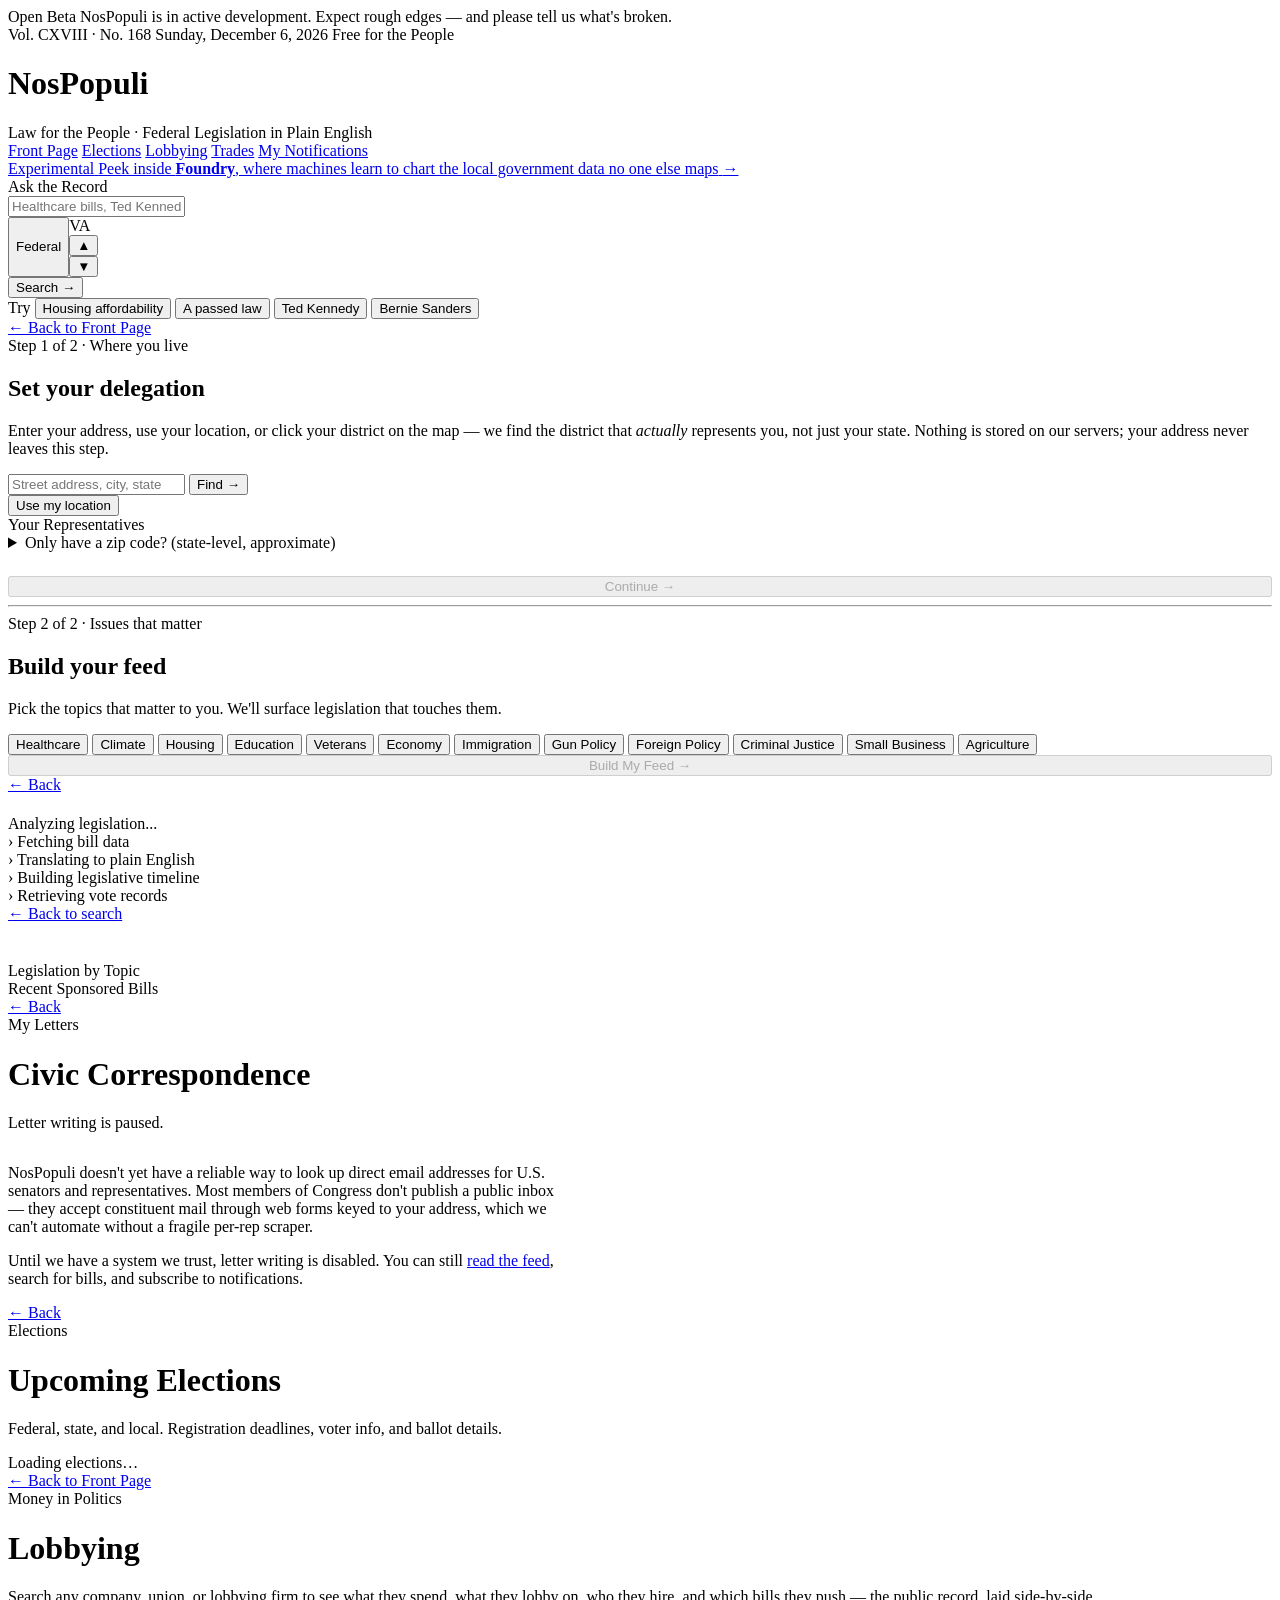
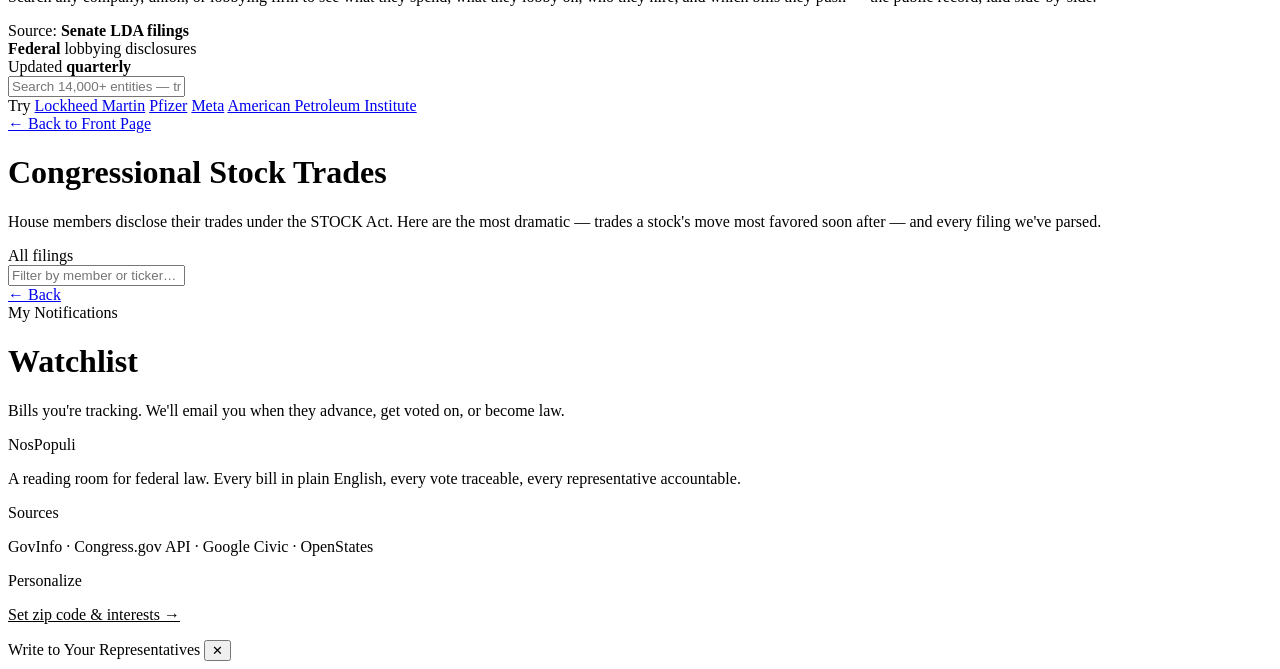
==== frontend/index.html @ 331db715 "fix(trades): make member names on the Trades page clickable The name links embedded a raw JSON strin" ====
<!DOCTYPE html>
<html lang="en">
<head>
  <meta charset="UTF-8" />
  <meta name="viewport" content="width=device-width, initial-scale=1.0"/>
  <title>NosPopuli — Law for the People</title>
  <link rel="preconnect" href="https://fonts.googleapis.com">
  <link href="https://fonts.googleapis.com/css2?family=Playfair+Display:ital,wght@0,400;0,700;0,900;1,400;1,700&family=IBM+Plex+Mono:wght@400;500;600&family=Source+Serif+4:ital,wght@0,300;0,400;0,600;1,300&display=swap" rel="stylesheet">
  <link rel="stylesheet" href="/static/css/index.css?v=push16">
</head>
<body>

<div class="vote-tooltip" id="tooltip"></div>

<!-- ── OPEN BETA BANNER ── -->
<div class="beta-banner" role="banner" aria-label="Open beta notice">
  <span class="beta-tag">Open Beta</span>
  <span class="beta-note">NosPopuli is in active development. Expect rough edges — and please tell us what's broken.</span>
</div>

<!-- ── DATELINE STRIP ── -->
<div class="dateline-strip">
  <span class="dateline-vol">Vol. CXVIII · No. 168</span>
  <span class="dateline-date" id="dateline-date"></span>
  <span class="dateline-price">Free for the People</span>
</div>

<!-- ── MASTHEAD ── -->
<header class="masthead-wrap">
  <div class="masthead-rule top"></div>
  <h1 class="masthead" onclick="goHome()">Nos<span>Populi</span></h1>
  <div class="tagline">Law for the People · Federal Legislation in Plain English</div>
  <div class="masthead-rule bottom"></div>
</header>

<!-- ── NAV ── -->
<nav class="top-nav">
  <a class="nav-link top-nav-btn" href="#" onclick="goHome();return false">Front Page</a>
  <a class="nav-link top-nav-btn" href="#" onclick="showPage('page-elections');loadElections();return false">Elections</a>
  <a class="nav-link top-nav-btn" href="#" onclick="showPage('page-lobbying');loadLobbying();return false">Lobbying</a>
  <a class="nav-link top-nav-btn" href="#" onclick="showPage('page-trades');loadTrades();return false">Trades</a>
  <a class="nav-link top-nav-btn" href="#" onclick="showPage('page-notifications');loadNotificationsPage();return false">My Notifications</a>
</nav>

<!-- ── EXPERIMENTAL FEATURE BANNER ── -->
<a class="lab-banner" href="/foundry" target="_blank" rel="noopener">
  <span class="lab-banner-tag">Experimental</span>
  <span class="lab-banner-text">Peek inside <strong>Foundry</strong>, where machines learn to chart the local government data no one else maps</span>
  <span class="lab-banner-arrow">→</span>
</a>

<!-- ── AUTH BAR ── -->
<div id="auth-bar" class="auth-bar" style="display:none"></div>

<!-- ── COMMAND BAR (sticky) ── -->
<div class="command-bar" id="search-bar-wrap">
  <div class="command-inner">
    <span class="command-label">Ask the Record</span>
    <div class="command-row">
      <input class="command-input" id="search-input" type="text"
        placeholder="Healthcare bills, Ted Kennedy, Senate Judiciary Committee..."
        autocomplete="off"/>
      <div id="jurisdiction-toggle" style="display:flex">
        <button class="command-jurisdiction jurisdiction-btn active" data-jurisdiction="federal"
                onclick="setJurisdiction('federal', this)">Federal</button>
        <div class="command-state jurisdiction-btn" data-jurisdiction="state"
             id="state-picker" tabindex="0">
          <span class="state-cur" id="state-cur">VA</span>
          <div class="state-pop" id="state-pop" role="listbox" aria-label="Choose state">
            <button class="state-pop-arrow" id="state-up" aria-label="Scroll up">▲</button>
            <div class="state-pop-cells">
              <div class="state-cell state-prev" data-rel="-1"></div>
              <div class="state-cell state-cur-cell" data-rel="0"></div>
              <div class="state-cell state-next" data-rel="1"></div>
            </div>
            <button class="state-pop-arrow" id="state-down" aria-label="Scroll down">▼</button>
          </div>
        </div>
      </div>
      <button class="command-go" id="search-btn" onclick="runSearch()">Search →</button>
    </div>
    <div class="command-pills">
      <span class="pills-label">Try</span>
      <button class="pill" onclick="setQuery('Show me a bill about housing affordability')">Housing affordability</button>
      <button class="pill" onclick="setQuery('Give me a law that has been passed')">A passed law</button>
      <button class="pill" onclick="setQuery('Ted Kennedy')">Ted Kennedy</button>
      <button class="pill" onclick="setQuery('Bernie Sanders')">Bernie Sanders</button>
    </div>
  </div>
</div>

<div class="status-bar" id="status-bar">
  <div class="status-inner" id="status-inner"></div>
</div>

<!-- ══════════════════════════════════════════════ -->
<!-- ── HOME PAGE                                ── -->
<!-- ══════════════════════════════════════════════ -->
<div class="page active" id="page-home">
  <div id="results-section"></div>
  <div id="feed-section"></div>
</div>

<!-- ══════════════════════════════════════════════ -->
<!-- ── ONBOARDING PAGE                          ── -->
<!-- ══════════════════════════════════════════════ -->
<div class="page" id="page-onboarding">
  <div class="onboard-shell">
    <a class="back-link" href="#" onclick="goHome();return false">← Back to Front Page</a>

    <!-- Step 1: Find your district -->
    <div class="onboarding-step active" id="step-1">
      <div class="onboard-step-tag">Step 1 of 2 · Where you live</div>
      <h2 class="onboard-title">Set your delegation</h2>
      <p class="onboard-deck">
        Enter your address, use your location, or click your district on the map —
        we find the district that <em>actually</em> represents you, not just your state.
        Nothing is stored on our servers; your address never leaves this step.
      </p>

      <div class="onboard-zip-row">
        <input class="onboard-zip-input" id="address-input" type="text"
          placeholder="Street address, city, state"
          onkeydown="if(event.key==='Enter') lookupAddress()"/>
        <button class="btn-primary" onclick="lookupAddress()">Find →</button>
      </div>
      <div class="onboard-locrow">
        <button class="onboard-loc-btn" id="loc-btn" onclick="useMyLocation()">Use my location</button>
        <span class="onboard-loc-hint" id="addr-hint"></span>
      </div>

      <div id="district-map"></div>

      <div id="zip-result" class="onboard-preview">
        <div class="onboard-preview-label">Your Representatives <span id="district-badge"></span></div>
        <div id="zip-reps"></div>
      </div>

      <details class="onboard-zipfallback">
        <summary>Only have a zip code? (state-level, approximate)</summary>
        <p class="onboard-zipfallback-note">
          A zip can't pin your congressional district — zips cross district lines —
          so this finds your senators and a best-guess representative only.
        </p>
        <div class="onboard-zip-row">
          <input class="onboard-zip-input" id="zip-input" type="text"
            placeholder="Enter your zip code" maxlength="5"
            oninput="handleZipInput(this.value)"
            onkeydown="if(event.key==='Enter') lookupZip()"/>
          <button class="btn-secondary" onclick="lookupZip()">Look up →</button>
        </div>
      </details>

      <button class="btn-primary" id="step1-btn" onclick="goToStep2()" disabled
              style="width:100%;margin-top:1.5rem">
        Continue →
      </button>
    </div>

    <!-- Step 2: Interests -->
    <div class="onboarding-step" id="step-2">
      <hr class="onboard-rule"/>
      <div class="onboard-step-tag">Step 2 of 2 · Issues that matter</div>
      <h2 class="onboard-title">Build your feed</h2>
      <p class="onboard-deck">
        Pick the topics that matter to you. We'll surface legislation that touches them.
      </p>

      <div class="interests-grid">
        <button class="interest-pill" data-interest="healthcare" onclick="toggleInterest(this)"><span class="interest-rule"></span>Healthcare</button>
        <button class="interest-pill" data-interest="climate" onclick="toggleInterest(this)"><span class="interest-rule"></span>Climate</button>
        <button class="interest-pill" data-interest="housing" onclick="toggleInterest(this)"><span class="interest-rule"></span>Housing</button>
        <button class="interest-pill" data-interest="education" onclick="toggleInterest(this)"><span class="interest-rule"></span>Education</button>
        <button class="interest-pill" data-interest="veterans" onclick="toggleInterest(this)"><span class="interest-rule"></span>Veterans</button>
        <button class="interest-pill" data-interest="economy" onclick="toggleInterest(this)"><span class="interest-rule"></span>Economy</button>
        <button class="interest-pill" data-interest="immigration" onclick="toggleInterest(this)"><span class="interest-rule"></span>Immigration</button>
        <button class="interest-pill" data-interest="gun_policy" onclick="toggleInterest(this)"><span class="interest-rule"></span>Gun Policy</button>
        <button class="interest-pill" data-interest="foreign_policy" onclick="toggleInterest(this)"><span class="interest-rule"></span>Foreign Policy</button>
        <button class="interest-pill" data-interest="criminal_justice" onclick="toggleInterest(this)"><span class="interest-rule"></span>Criminal Justice</button>
        <button class="interest-pill" data-interest="small_business" onclick="toggleInterest(this)"><span class="interest-rule"></span>Small Business</button>
        <button class="interest-pill" data-interest="agriculture" onclick="toggleInterest(this)"><span class="interest-rule"></span>Agriculture</button>
      </div>

      <button class="btn-primary" id="step2-btn" onclick="finishOnboarding()" disabled
              style="width:100%">
        Build My Feed →
      </button>
    </div>
  </div>
</div>

<!-- ══════════════════════════════════════════════ -->
<!-- ── BILL DETAIL PAGE                         ── -->
<!-- ══════════════════════════════════════════════ -->
<div class="page" id="page-detail">
  <a class="back-link" href="#" onclick="goBack();return false">← Back</a>

  <header class="bill-header">
    <div class="bill-id-row">
      <span class="bill-id" id="detail-bill-id"></span>
    </div>
    <h1 class="bill-title" id="detail-bill-title"></h1>
  </header>

  <div class="detail-loading" id="detail-loading">
    <div class="loading-spinner">Analyzing legislation...</div>
    <div class="loading-steps">
      <div class="loading-step" id="lstep-1">› Fetching bill data</div>
      <div class="loading-step" id="lstep-2">› Translating to plain English</div>
      <div class="loading-step" id="lstep-3">› Building legislative timeline</div>
      <div class="loading-step" id="lstep-4">› Retrieving vote records</div>
    </div>
  </div>

  <div id="detail-content" style="display:none">

    <div class="bill-section" id="full-text-section" style="display:none">
      <button class="full-text-toggle" id="full-text-toggle" onclick="toggleFullText()">
        <span class="bill-section-label" style="margin:0;border:none;padding:0;flex:1">Full Text</span>
        <span class="chevron" id="full-text-chevron">▾</span>
      </button>
      <div id="full-text-body" style="display:none">
        <pre id="full-text-content" class="full-text-content"></pre>
      </div>
    </div>

    <div class="bill-section">
      <div class="bill-section-label">Plain English Explanation</div>
      <div class="detail-explanation" id="detail-explanation"></div>
      <div class="detail-background" id="detail-background" style="display:none"></div>
      <div class="lede-actions" style="margin-top:1rem">
        <button class="btn-ghost notify-btn" id="notify-btn"
            style="display:none" onclick="toggleSubscribe()">
          Notify me when this moves
        </button>
        <button class="btn-ghost read-bill-text-btn" id="read-bill-text-btn"
            style="display:none" onclick="openBillText()">
          Read bill text →
        </button>
        <button class="feed-settings-btn" id="flag-translation-btn"
            onclick="showBillFlag('translation')">
          Flag inaccuracy
        </button>
      </div>
      <div id="notify-email-capture" style="display:none">
        <div class="notify-email-row">
          <input type="email" id="notify-email-input"
            class="notify-email-input" placeholder="your@email.com"/>
          <button class="notify-email-submit" onclick="submitSubscribeEmail()">Subscribe</button>
        </div>
      </div>
    </div>

    <div class="bill-section" id="sponsors-section" style="display:none">
      <div class="bill-section-label">Sponsors</div>
      <div id="sponsors-body"></div>
    </div>

    <div class="bill-section">
      <div class="bill-section-label">Legislative Timeline</div>
      <div id="detail-timeline"></div>
      <div style="margin-top:0.75rem;text-align:right">
        <button class="feed-settings-btn" id="flag-timeline-btn"
            onclick="showBillFlag('timeline')">
          Flag inaccuracy
        </button>
      </div>
    </div>

    <div class="bill-section" id="connections-section" style="display:none">
      <div class="bill-section-label">Connections</div>
      <div id="connections-amends" class="conn-category" style="display:none">
        <div class="conn-category-label"></div>
        <div class="conn-category-body"></div>
      </div>
      <div id="connections-committee-reports" class="conn-category" style="display:none">
        <div class="conn-category-label">Committee Reports</div>
        <div class="conn-category-body"></div>
      </div>
      <div id="connections-identical" class="conn-category" style="display:none">
        <div class="conn-category-label">Identical Bill</div>
        <div class="conn-category-body"></div>
      </div>
      <div id="connections-amended-by" class="conn-category" style="display:none">
        <div class="conn-category-label">Amended By</div>
        <div class="conn-category-body"></div>
        <button class="conn-show-all" id="conn-amended-show-all" style="display:none"
            onclick="connectionsShowAll('amended-by')">Show all</button>
      </div>
      <div id="connections-related" class="conn-category" style="display:none">
        <div class="conn-category-label">Related Legislation</div>
        <div class="conn-category-body"></div>
      </div>
      <div id="connections-superseded" class="conn-category" style="display:none">
        <div class="conn-category-label">Superseded By</div>
        <div class="conn-category-body"></div>
      </div>
    </div>

    <div class="bill-section" id="lobbying-section" style="display:none">
      <div class="bill-section-label">Who's pushing this</div>
      <div id="lobbying-body"></div>
    </div>

    <div class="bill-section" id="sponsor-money-section" style="display:none">
      <div class="bill-section-label">Money behind the sponsors</div>
      <div id="sponsor-money-body"></div>
    </div>

    <div class="bill-section" id="votes-section" style="display:none">
      <div class="bill-section-label">Recorded Votes</div>
      <div class="chambers-grid" id="chambers-grid"></div>
      <div class="vote-legend">
        <div class="legend-item"><div class="legend-dot" style="background:var(--vote-yea)"></div>Yea</div>
        <div class="legend-item"><div class="legend-dot" style="background:var(--vote-nay)"></div>Nay</div>
        <div class="legend-item"><div class="legend-dot" style="background:var(--vote-present)"></div>Present</div>
        <div class="legend-item"><div class="legend-dot" style="background:var(--vote-absent)"></div>Not Voting</div>
      </div>
    </div>

  </div>
</div>

<!-- ══════════════════════════════════════════════ -->
<!-- ── MEMBER PAGE                              ── -->
<!-- ══════════════════════════════════════════════ -->
<div class="page" id="page-member">
  <div class="detail-loading" id="member-loading" style="display:none">
    <div class="loading-spinner">Looking up member...</div>
    <div class="loading-steps">
      <div class="loading-step" id="mstep-1">› Searching member records</div>
      <div class="loading-step" id="mstep-2">› Fetching profile &amp; terms</div>
      <div class="loading-step" id="mstep-3">› Loading sponsored legislation</div>
    </div>
  </div>

  <div id="member-page-content">
    <a class="back-link detail-back" href="#" onclick="goBack();return false">← Back to search</a>

    <div class="member-hero">
      <div class="member-portrait">
        <img id="member-photo" alt="" class="portrait-img" onerror="this.style.display='none'"/>
      </div>
      <div class="member-id">
        <div class="member-party-tag" id="member-party-tag"></div>
        <h1 class="member-name" id="member-name"></h1>
        <div class="member-meta" id="member-meta-line"></div>
        <div class="member-status" id="member-status"></div>
      </div>
    </div>

    <div class="member-stats" id="member-stats-grid"></div>

    <!-- Two columns: the legislative record beside the money that surrounds it -->
    <div class="member-cols" id="member-cols">
      <div class="member-col">
        <div class="bill-section">
          <div class="bill-section-label">Legislation by Topic</div>
          <div id="policy-chart"></div>
        </div>
        <div class="bill-section">
          <div class="bill-section-label">Recent Sponsored Bills</div>
          <div id="member-bills"></div>
        </div>
      </div>
      <div class="member-col">
        <div class="bill-section" id="member-finance-section" style="display:none">
          <div class="bill-section-label">Campaign Finance</div>
          <div id="member-finance-body"></div>
        </div>
        <div class="bill-section" id="member-stocks-section" style="display:none">
          <div class="bill-section-label">Stock Trades</div>
          <div id="member-stocks-body"></div>
        </div>
      </div>
    </div>
  </div>
</div>

<!-- ── FLAG MODAL ── -->
<div id="flag-modal" style="
    display:none;position:fixed;top:0;left:0;right:0;bottom:0;
    background:rgba(0,0,0,0.5);z-index:200;
    align-items:center;justify-content:center;">
  <div style="
      background:var(--paper);border:1.5px solid var(--ink);
      padding:2rem;max-width:480px;width:90%;margin:1rem">
    <div style="font-family:'IBM Plex Mono',monospace;font-size:0.6rem;
                letter-spacing:0.2em;text-transform:uppercase;
                color:var(--muted);margin-bottom:1rem">
        Submit Feedback
    </div>
    <div style="font-family:'Playfair Display',serif;font-size:1.1rem;
                font-weight:700;margin-bottom:1.5rem" id="flag-modal-title">
        What's wrong?
    </div>
    <div id="flag-reasons" style="margin-bottom:1rem"></div>
    <textarea id="flag-notes" placeholder="Additional notes (optional)"
        style="width:100%;padding:0.75rem;font-family:'Source Serif 4',serif;
               font-size:0.9rem;border:1px solid var(--rule);
               background:white;resize:vertical;min-height:80px;
               margin-bottom:1rem;outline:none"></textarea>
    <div style="display:flex;gap:0.75rem">
        <button onclick="submitFlag()" style="
            flex:1;font-family:'IBM Plex Mono',monospace;
            font-size:0.7rem;letter-spacing:0.12em;text-transform:uppercase;
            padding:0.75rem;background:var(--ink);color:var(--paper);
            border:none;cursor:pointer">
            Submit
        </button>
        <button onclick="closeFlagModal()" style="
            font-family:'IBM Plex Mono',monospace;
            font-size:0.7rem;letter-spacing:0.12em;text-transform:uppercase;
            padding:0.75rem 1rem;background:none;
            border:1px solid var(--rule);cursor:pointer;color:var(--muted)">
            Cancel
        </button>
    </div>
    <div id="flag-success" style="display:none;margin-top:1rem;
        font-family:'IBM Plex Mono',monospace;font-size:0.7rem;
        color:var(--vote-yea);text-align:center">
        Thank you for the feedback.
    </div>
  </div>
</div>

<!-- ══════════════════════════════════════════════ -->
<!-- ── CORRESPONDENCE PAGE                      ── -->
<!-- ══════════════════════════════════════════════ -->
<div class="page" id="page-correspondence">
  <a class="back-link" href="#" onclick="goBack();return false">← Back</a>
  <header class="page-header">
    <div class="page-kicker">My Letters</div>
    <h1 class="page-title">Civic Correspondence</h1>
    <p class="page-deck">Letter writing is paused.</p>
  </header>
  <div class="empty-state" style="margin-top:2rem;max-width:560px">
    <p>NosPopuli doesn't yet have a reliable way to look up direct email addresses
    for U.S. senators and representatives. Most members of Congress don't publish
    a public inbox — they accept constituent mail through web forms keyed to your
    address, which we can't automate without a fragile per-rep scraper.</p>
    <p style="margin-top:0.75rem">Until we have a system we trust, letter writing
    is disabled. You can still <a href="#" onclick="goHome();return false">read the
    feed</a>, search for bills, and subscribe to notifications.</p>
  </div>
</div>

<!-- ══════════════════════════════════════════════ -->
<!-- ── ELECTIONS PAGE                           ── -->
<!-- ══════════════════════════════════════════════ -->
<div class="page" id="page-elections">
  <a class="back-link" href="#" onclick="goBack();return false">← Back</a>
  <header class="page-header">
    <div class="page-kicker">Elections</div>
    <h1 class="page-title" id="elections-subtitle">Upcoming Elections</h1>
    <p class="page-deck">Federal, state, and local. Registration deadlines, voter info, and ballot details.</p>
  </header>
  <div id="elections-no-zip-banner" class="elections-no-zip" style="display:none">
    <p>Set your zip code to see which elections affect you.</p>
    <button class="btn-primary" onclick="showPage('page-onboarding');showStep(1)">Set zip code →</button>
  </div>
  <div id="elections-loading" class="elections-loading">
    <div class="loading-spinner">Loading elections…</div>
  </div>
  <div id="elections-error" class="elections-error" style="display:none"></div>
  <div id="elections-content" style="display:none">
    <div id="elections-tracked-section" style="display:none">
      <div class="elections-section-label">TRACKING</div>
      <div id="elections-tracked-list"></div>
    </div>
    <div id="elections-yours-section" style="display:none">
      <div class="elections-section-label">YOUR ELECTIONS</div>
      <div id="elections-yours-list"></div>
    </div>
    <div id="elections-other-section" style="display:none">
      <div class="elections-section-label">OTHER ELECTIONS</div>
      <div id="elections-other-list"></div>
    </div>
    <div id="elections-recent-section" style="display:none">
      <div class="elections-section-label">RECENT RESULTS</div>
      <div id="elections-recent-list"></div>
    </div>
  </div>
</div>

<!-- ══════════════════════════════════════════════ -->
<!-- ── LOBBYING PAGE                            ── -->
<!-- ══════════════════════════════════════════════ -->
<div class="page" id="page-lobbying">
  <a class="back-link" href="#" onclick="goHome();return false">← Back to Front Page</a>
  <header class="page-header">
    <div class="page-kicker">Money in Politics</div>
    <h1 class="page-title">Lobbying</h1>
    <p class="page-deck">Search any company, union, or lobbying firm to see what they spend, what they lobby on, who they hire, and which bills they push — the public record, laid side-by-side.</p>
    <div class="corr-summary">
      <div class="corr-stat">Source: <strong>Senate LDA filings</strong></div>
      <div class="corr-stat"><strong>Federal</strong> lobbying disclosures</div>
      <div class="corr-stat">Updated <strong>quarterly</strong></div>
    </div>
  </header>

  <section class="bill-section">
    <div class="lobby-toolbar">
      <input type="text" id="lobby-search-input" class="lobby-search" autocomplete="off"
             placeholder="Search 14,000+ entities — try 'Lockheed', 'Pfizer', 'AFL-CIO', 'Google'…"
             oninput="lobbyOnInput()" onkeydown="if(event.key==='Enter')lobbySearchNow()"/>
      <div class="lobby-examples" id="lobby-examples">
        <span>Try</span>
        <a class="lobby-pill" href="#" onclick="lobbyExample('Lockheed Martin Corporation');return false">Lockheed Martin</a>
        <a class="lobby-pill" href="#" onclick="lobbyExample('Pfizer Inc.');return false">Pfizer</a>
        <a class="lobby-pill" href="#" onclick="lobbyExample('Meta Platforms');return false">Meta</a>
        <a class="lobby-pill" href="#" onclick="lobbyExample('American Petroleum Institute');return false">American Petroleum Institute</a>
      </div>
    </div>
  </section>

  <div id="lobby-loading" class="lobby-loading" style="display:none">
    <div class="loading-spinner">Searching LDA filings…</div>
  </div>
  <div id="lobby-error" class="lobby-error" style="display:none"></div>
  <div id="lobby-results"></div>
  <div id="lobby-profile" style="display:none"></div>
</div>

<!-- ══════════════════════════════════════════════ -->
<!-- ── TRADES PAGE                              ── -->
<!-- ══════════════════════════════════════════════ -->
<div class="page" id="page-trades">
  <a class="back-link" href="#" onclick="goHome();return false">← Back to Front Page</a>
  <div class="trades-head">
    <h1 class="trades-title">Congressional Stock Trades</h1>
    <p class="trades-deck">House members disclose their trades under the STOCK Act. Here are the most
      dramatic — trades a stock's move most favored soon after — and every filing we've parsed.</p>
  </div>
  <div id="trades-notable"></div>
  <div class="trades-allhead">
    <div class="bill-section-label">All filings</div>
    <input id="trades-search" class="trades-search" type="text"
      placeholder="Filter by member or ticker…" oninput="tradesSearch(this.value)"/>
  </div>
  <div id="trades-all"></div>
  <div id="trades-more"></div>
</div>

<!-- ══════════════════════════════════════════════ -->
<!-- ── NOTIFICATIONS PAGE                       ── -->
<!-- ══════════════════════════════════════════════ -->
<div class="page" id="page-notifications">
  <a class="back-link" href="#" onclick="goBack();return false">← Back</a>
  <header class="page-header">
    <div class="page-kicker">My Notifications</div>
    <h1 class="page-title">Watchlist</h1>
    <p class="page-deck">Bills you're tracking. We'll email you when they advance, get voted on, or become law.</p>
  </header>
  <div id="notifications-list"></div>
</div>

<!-- ── FOOTER ── -->
<footer class="footer">
  <div class="footer-rule"></div>
  <div class="footer-grid">
    <div>
      <div class="footer-label">NosPopuli</div>
      <p class="footer-text">A reading room for federal law. Every bill in plain English, every vote traceable, every representative accountable.</p>
    </div>
    <div>
      <div class="footer-label">Sources</div>
      <p class="footer-text">GovInfo · Congress.gov API · Google Civic · OpenStates</p>
    </div>
    <div>
      <div class="footer-label">Personalize</div>
      <p class="footer-text">
        <span style="cursor:pointer;text-decoration:underline"
              onclick="showPage('page-onboarding');showStep(1)">
          Set zip code &amp; interests →
        </span>
      </p>
    </div>
  </div>
</footer>

<!-- ── WRITE-TO-REPS PANEL ── -->
<div id="write-panel" class="write-panel">
  <div class="wp-header">
    <span class="wp-title">Write to Your Representatives</span>
    <button class="wp-close" onclick="closeWritePanel()">✕</button>
  </div>

  <div class="wp-state" id="wp-auth" style="display:none">
    <div class="wp-section-label">Sign in to send letters</div>
    <p class="wp-body-text">
      NosPopuli sends letters directly from your Gmail address — so replies land in your inbox.
      We never send anything without your review.
    </p>
    <button class="wp-google-btn" onclick="signInWithGoogle()">Sign in with Google</button>
    <p class="wp-fine-print">
      We request Gmail send &amp; read permissions to send your letter and surface replies.
      Your email is only used to contact your representatives.
    </p>
  </div>

  <div class="wp-state" id="wp-flagged" style="display:none">
    <div class="wp-section-label">Email address not suitable</div>
    <p class="wp-body-text">
      Your Gmail address wasn't approved for civic correspondence with elected officials.
      Please sign in with a more professional email address.
    </p>
    <a href="/auth/google" class="wp-google-btn">Use a different account</a>
  </div>

  <div class="wp-state" id="wp-limit" style="display:none">
    <div class="wp-section-label">Daily limit reached</div>
    <p class="wp-body-text">You've reached today's limit of 5 sent letters. Come back tomorrow.</p>
    <button class="wp-secondary-btn" onclick="closeWritePanel()">Close</button>
  </div>

  <div class="wp-state" id="wp-pick" style="display:none">
    <div class="wp-section-label">Who would you like to write to?</div>
    <div id="wp-reps-list"></div>
    <button class="wp-primary-btn" id="wp-pick-btn" disabled onclick="goToImpact()">
      Continue →
    </button>
  </div>

  <div class="wp-state" id="wp-impact" style="display:none">
    <div class="wp-section-label" id="wp-impact-heading">How does this bill affect you?</div>
    <p class="wp-body-text">Write 2–4 sentences in your own words. This makes your letter authentic — we won't embellish or change your meaning.</p>
    <textarea id="wp-statement" class="wp-textarea"
      placeholder="E.g. This bill would directly affect me because..." rows="5"></textarea>
    <label class="wp-field-label" for="wp-fullname">Your full name</label>
    <input id="wp-fullname" class="wp-input" type="text" placeholder="Jane Smith" autocomplete="name"/>
    <p class="wp-privacy-note">Your name is used only to write your letter. NosPopuli does not store it on our servers.</p>
    <button class="wp-primary-btn" onclick="goToDraft()">Generate Draft →</button>
    <button class="wp-secondary-btn" onclick="_showPanelState('wp-pick')">← Back</button>
  </div>

  <div class="wp-state" id="wp-drafting" style="display:none">
    <div class="wp-section-label">Drafting your letter…</div>
    <div class="wp-spinner"></div>
    <p class="wp-body-text">Claude is writing a draft based on your words. This takes a few seconds.</p>
  </div>

  <div class="wp-state" id="wp-draft" style="display:none">
    <div class="wp-section-label">Review and edit your letter</div>
    <div class="wp-subject-row">
      <span class="wp-subject-label">Subject</span>
      <span id="wp-subject-display" class="wp-subject-val"></span>
    </div>
    <div id="wp-draft-error" class="wp-error" style="display:none"></div>
    <textarea id="wp-draft-body" class="wp-textarea wp-draft-textarea" rows="12"></textarea>
    <div id="wp-footer-display" class="wp-footer-text"></div>
    <div class="wp-send-row">
      <button class="wp-primary-btn" id="wp-send-btn" onclick="sendLetter()">Send Letter</button>
      <button class="wp-secondary-btn" onclick="_showPanelState('wp-impact')">← Edit</button>
    </div>
    <p class="wp-fine-print">The footer above will be appended automatically and cannot be removed. It identifies NosPopuli to the legislator's office.</p>
  </div>

  <div class="wp-state" id="wp-sent" style="display:none">
    <div class="wp-sent-check">✓</div>
    <div class="wp-section-label">Letter sent to <span id="wp-sent-name"></span></div>
    <p class="wp-body-text">Your letter is on its way. Replies will appear in your Gmail inbox — check "My Correspondence" to track them.</p>
    <div id="wp-sent-form-section" style="display:none">
      <p class="wp-body-text" style="color:var(--accent)">
        This representative uses a web contact form. Your draft has been copied to your clipboard.
      </p>
      <button class="wp-primary-btn" id="wp-open-form-btn">Open Contact Form →</button>
    </div>
    <div style="display:flex;gap:0.75rem;margin-top:1rem">
      <button class="wp-secondary-btn" onclick="writeAnotherRep()">Write another rep</button>
      <button class="wp-secondary-btn" onclick="closeWritePanel()">Done</button>
    </div>
  </div>
</div>

<!-- Panel backdrop -->
<div id="write-panel-backdrop" class="write-panel-backdrop" onclick="closeWritePanel()"></div>

<script>
  document.getElementById('dateline-date').textContent = new Date().toLocaleDateString('en-US', {
    weekday: 'long', month: 'long', day: 'numeric', year: 'numeric'
  });
</script>
<script defer src="/static/js/d3-array.min.js"></script>
<script defer src="/static/js/d3-geo.min.js"></script>
<script defer src="/static/js/topojson-client.min.js"></script>
<script defer src="/static/js/index.js?v=23"></script>
<script defer src="/static/js/correspondence.js?v=2"></script>
<script defer src="/static/js/lobbying.js?v=5"></script>
</body>
</html>
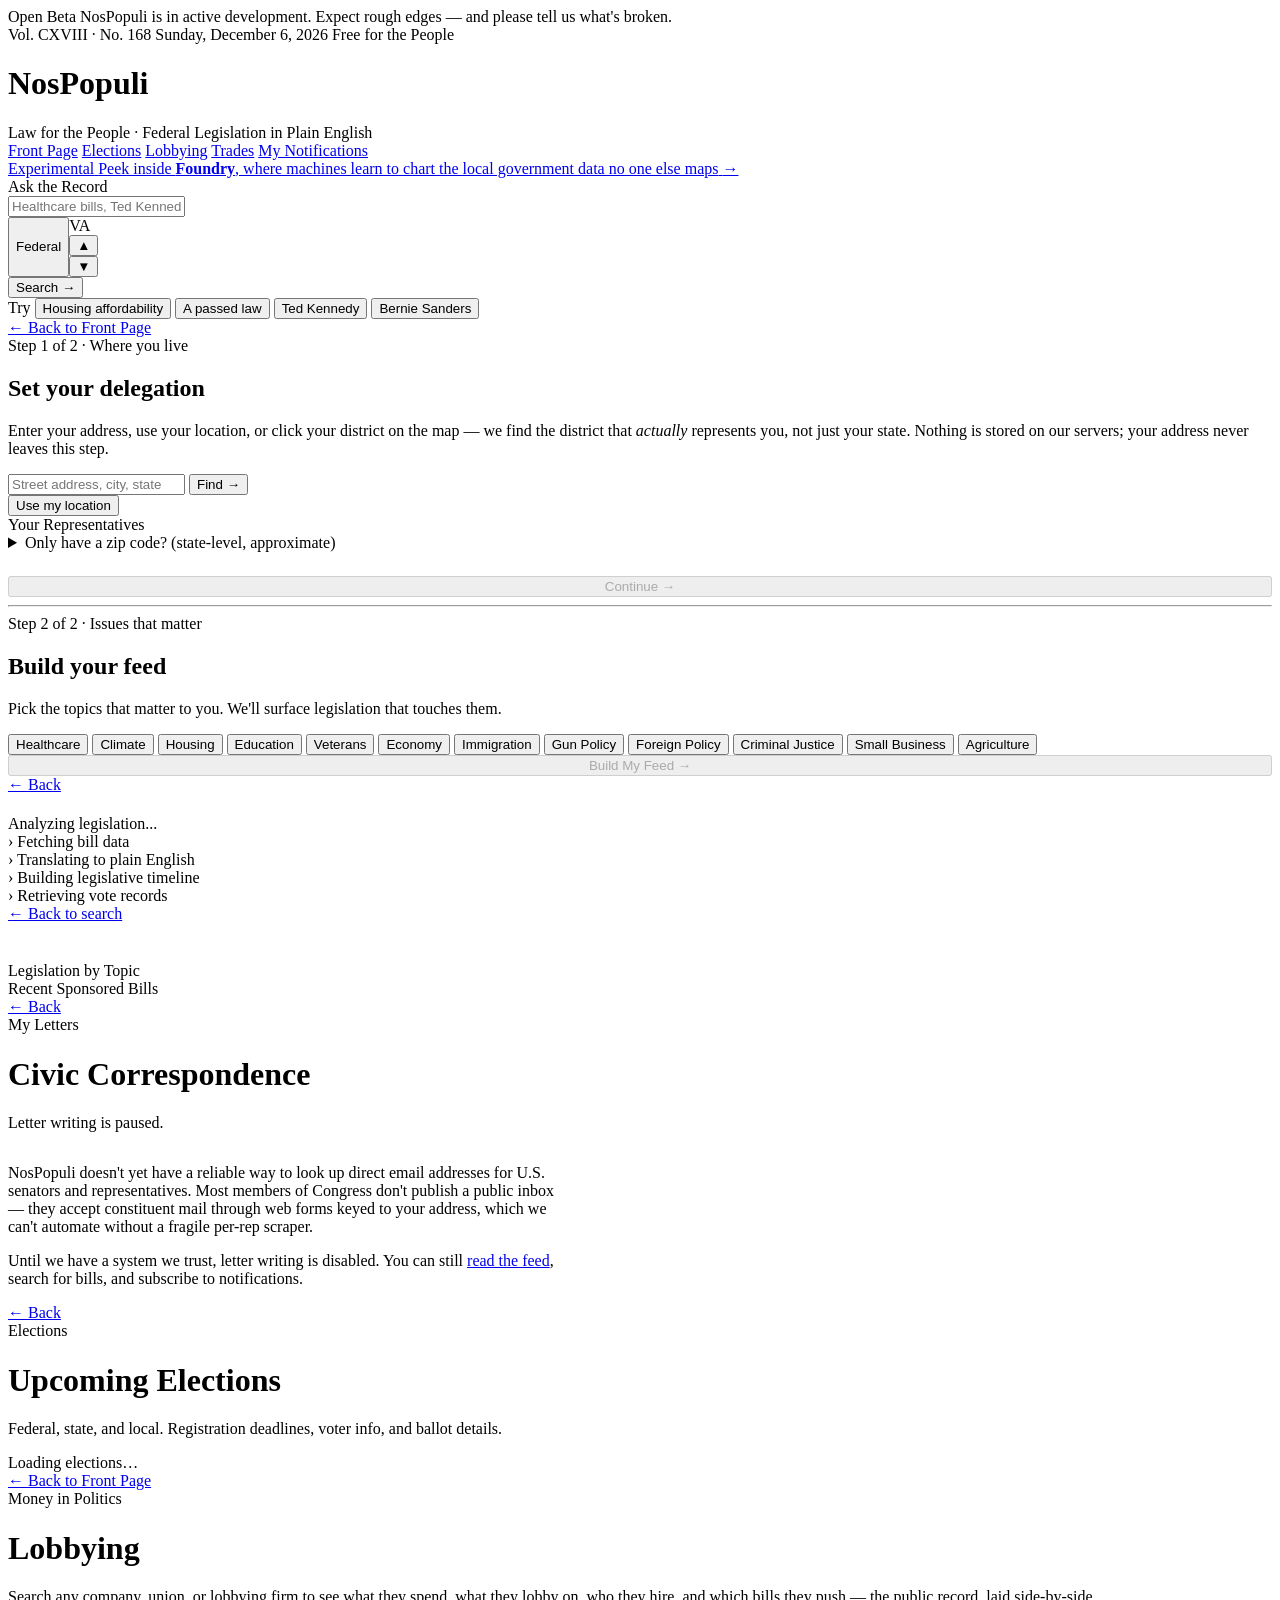
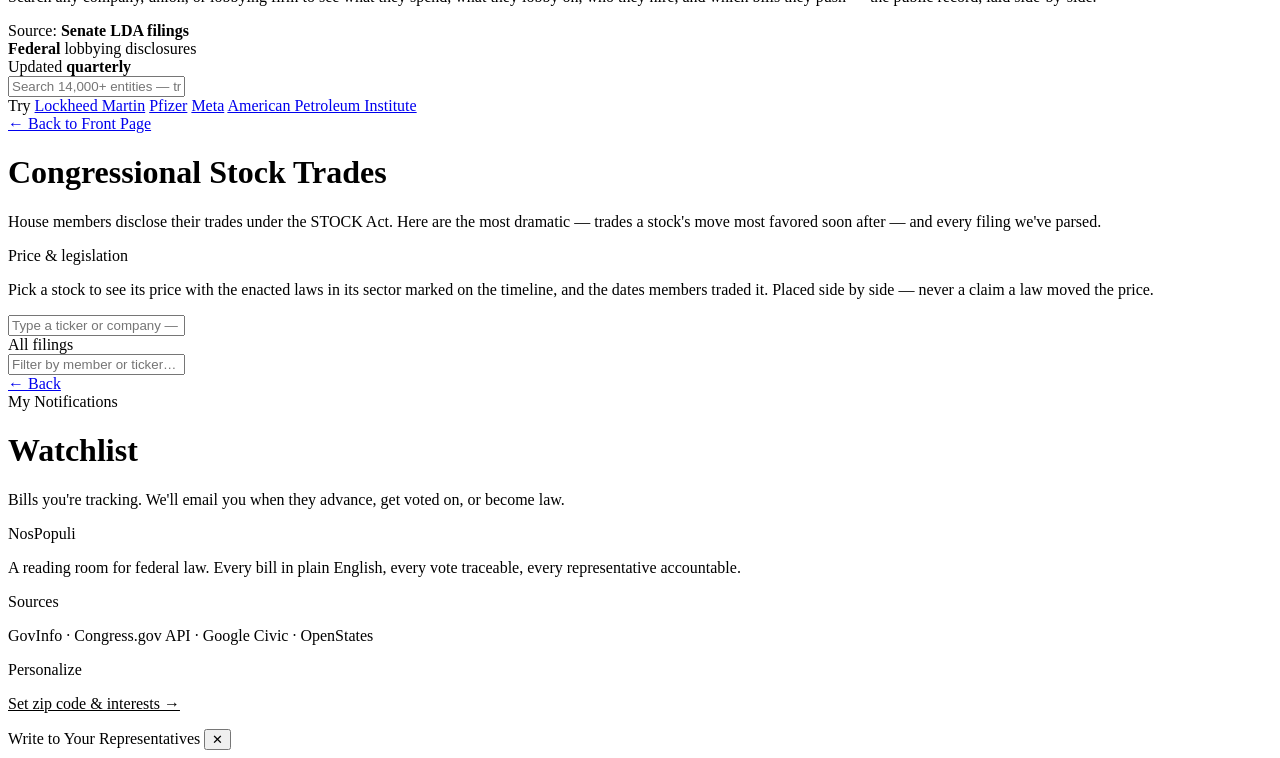
==== commit 7595648c: "feat(market): legislation-market linkage on bills + stock-centric price/law chart - bill_market.py: " ====
--- a/frontend/index.html
+++ b/frontend/index.html
@@ -6,7 +6,7 @@
   <title>NosPopuli — Law for the People</title>
   <link rel="preconnect" href="https://fonts.googleapis.com">
   <link href="https://fonts.googleapis.com/css2?family=Playfair+Display:ital,wght@0,400;0,700;0,900;1,400;1,700&family=IBM+Plex+Mono:wght@400;500;600&family=Source+Serif+4:ital,wght@0,300;0,400;0,600;1,300&display=swap" rel="stylesheet">
-  <link rel="stylesheet" href="/static/css/index.css?v=push16">
+  <link rel="stylesheet" href="/static/css/index.css?v=push19">
 </head>
 <body>
 
@@ -37,9 +37,9 @@
 <nav class="top-nav">
   <a class="nav-link top-nav-btn" href="#" onclick="goHome();return false">Front Page</a>
   <a class="nav-link top-nav-btn" href="#" onclick="showPage('page-elections');loadElections();return false">Elections</a>
-  <a class="nav-link top-nav-btn" href="#" onclick="showPage('page-lobbying');loadLobbying();return false">Lobbying</a>
-  <a class="nav-link top-nav-btn" href="#" onclick="showPage('page-trades');loadTrades();return false">Trades</a>
-  <a class="nav-link top-nav-btn" href="#" onclick="showPage('page-notifications');loadNotificationsPage();return false">My Notifications</a>
+  <a class="nav-link top-nav-btn" href="/lobbying" onclick="navTab('lobbying');return false">Lobbying</a>
+  <a class="nav-link top-nav-btn" href="/trades" onclick="navTab('trades');return false">Trades</a>
+  <a class="nav-link top-nav-btn" href="/notifications" onclick="navTab('notifications');return false">My Notifications</a>
 </nav>
 
 <!-- ── EXPERIMENTAL FEATURE BANNER ── -->
@@ -307,6 +307,14 @@
       <div id="sponsor-money-body"></div>
     </div>
 
+    <div class="bill-section" id="market-section" style="display:none">
+      <button class="full-text-toggle" id="market-toggle" onclick="toggleMarket()">
+        <span class="bill-section-label" style="margin:0;border:none;padding:0;flex:1">Congress's stock trades &amp; this bill</span>
+        <span class="chevron" id="market-chevron">▾</span>
+      </button>
+      <div id="market-body" style="display:none"></div>
+    </div>
+
     <div class="bill-section" id="votes-section" style="display:none">
       <div class="bill-section-label">Recorded Votes</div>
       <div class="chambers-grid" id="chambers-grid"></div>
@@ -532,6 +540,20 @@
     <p class="trades-deck">House members disclose their trades under the STOCK Act. Here are the most
       dramatic — trades a stock's move most favored soon after — and every filing we've parsed.</p>
   </div>
+
+  <div class="stkchart-panel" id="stkchart-panel">
+    <div class="bill-section-label">Price &amp; legislation</div>
+    <p class="stkchart-deck">Pick a stock to see its price with the enacted laws in its sector marked on the
+      timeline, and the dates members traded it. Placed side by side — never a claim a law moved the price.</p>
+    <div class="stkchart-picker">
+      <input id="stkchart-search" class="stkchart-search" type="text" list="stkchart-list"
+        placeholder="Type a ticker or company — e.g. NVDA" autocomplete="off"
+        onchange="stkChartPick(this.value)"/>
+      <datalist id="stkchart-list"></datalist>
+    </div>
+    <div id="stkchart-canvas"></div>
+  </div>
+
   <div id="trades-notable"></div>
   <div class="trades-allhead">
     <div class="bill-section-label">All filings</div>
@@ -684,7 +706,7 @@
 <script defer src="/static/js/d3-array.min.js"></script>
 <script defer src="/static/js/d3-geo.min.js"></script>
 <script defer src="/static/js/topojson-client.min.js"></script>
-<script defer src="/static/js/index.js?v=23"></script>
+<script defer src="/static/js/index.js?v=29"></script>
 <script defer src="/static/js/correspondence.js?v=2"></script>
 <script defer src="/static/js/lobbying.js?v=5"></script>
 </body>
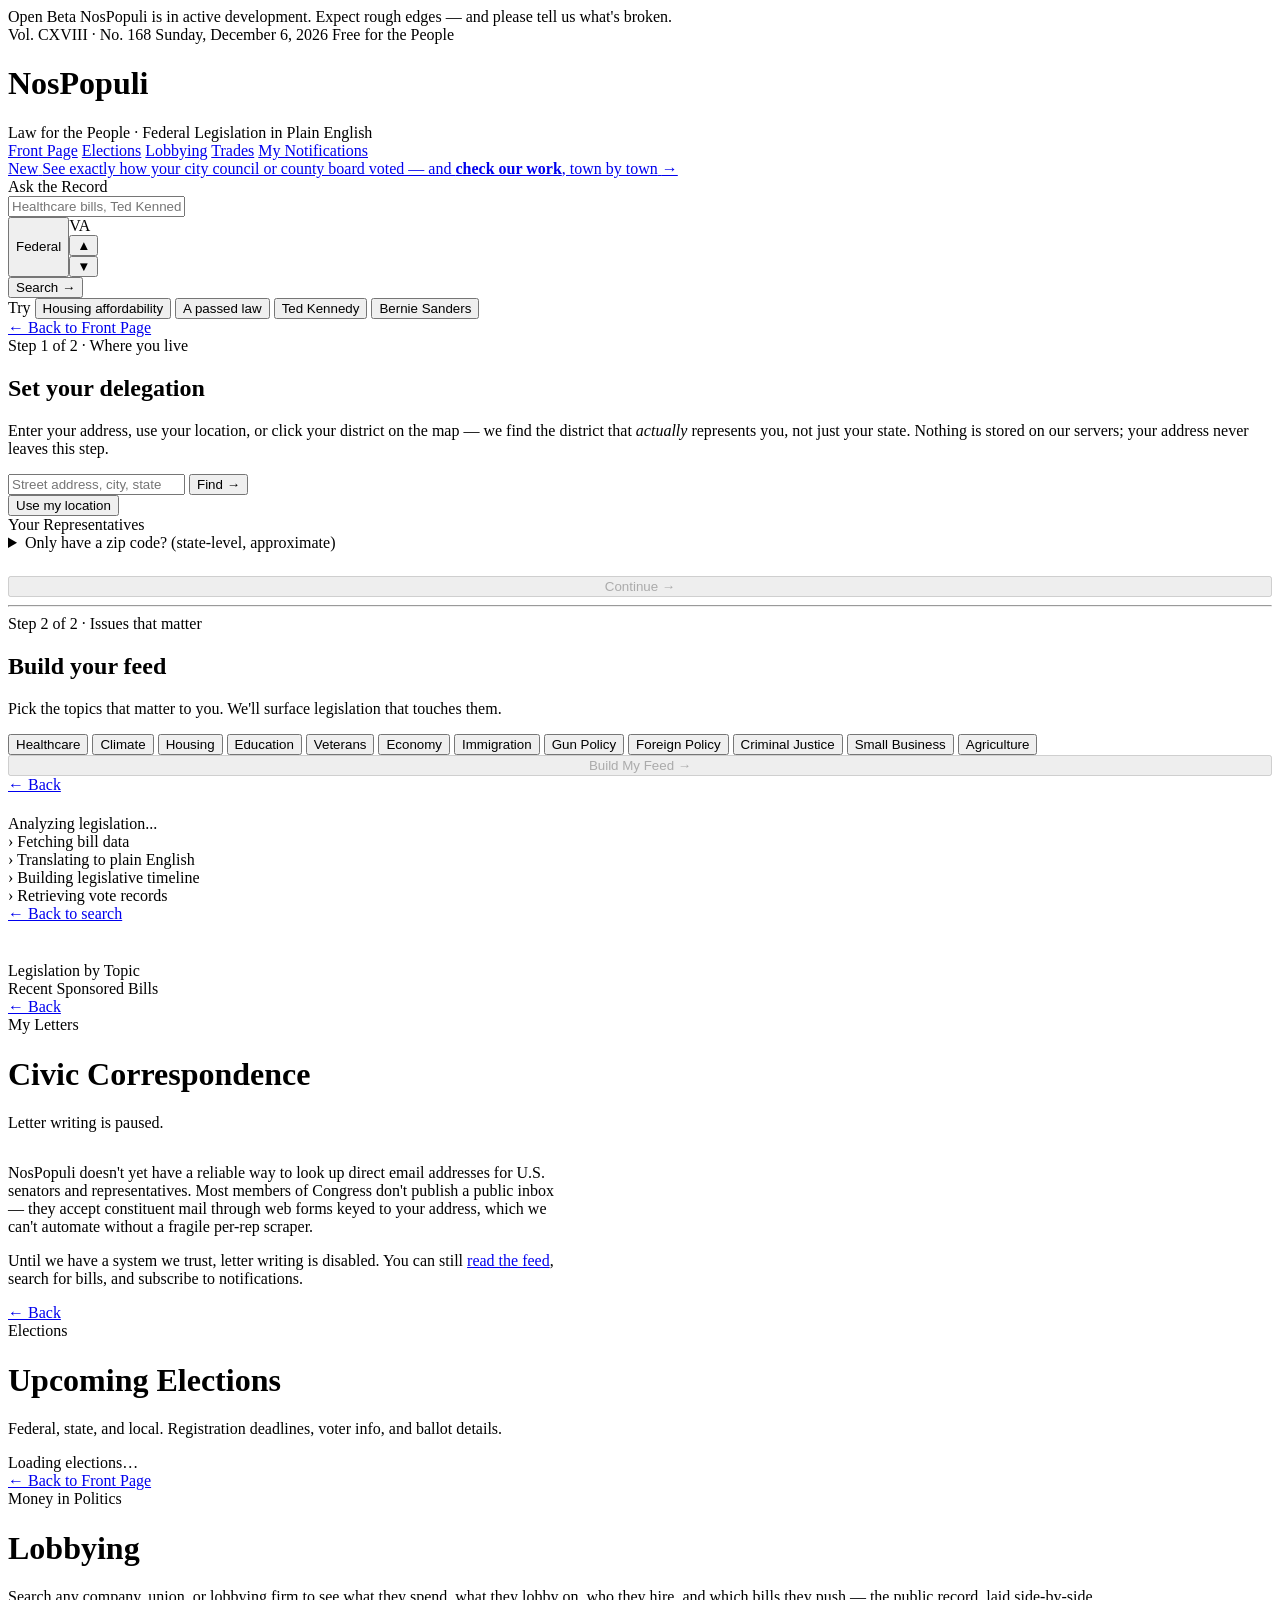
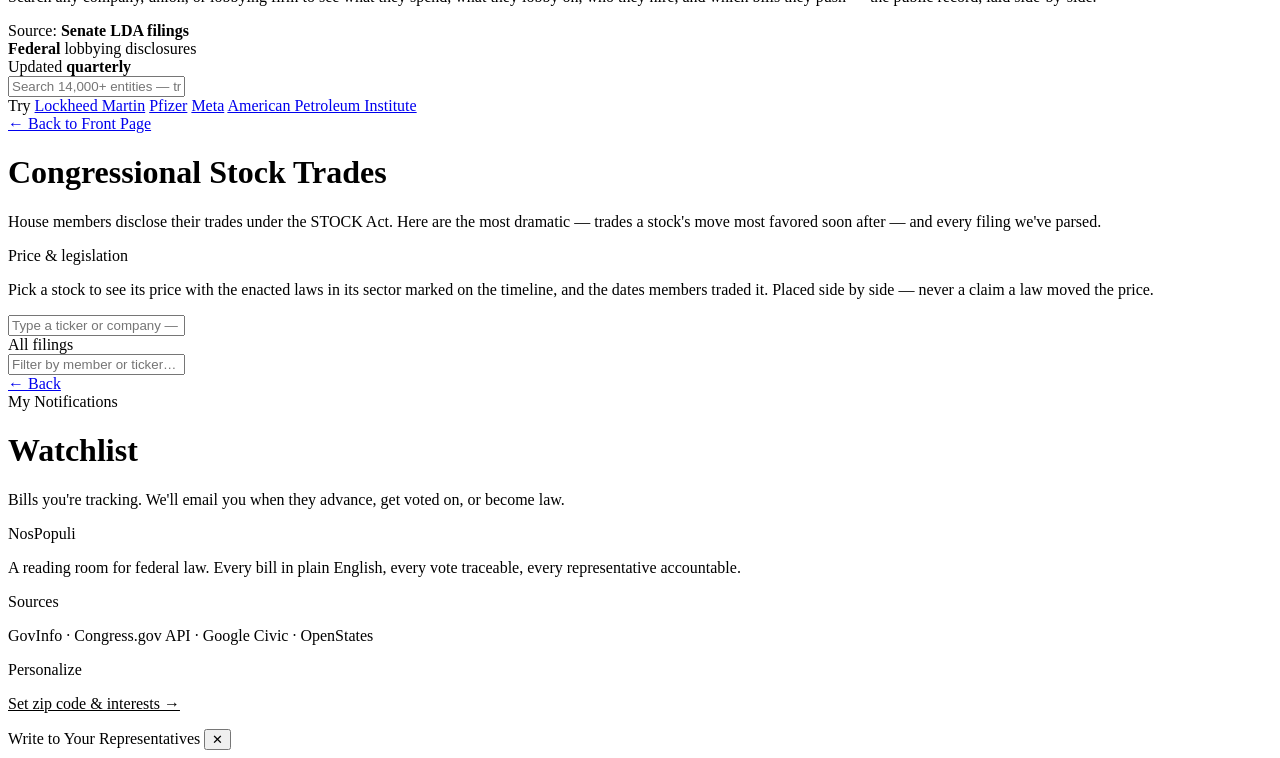
==== commit 01763ccf: "feat(foundry): personalize, translate, and guard the public Municipal Ledger What changed - district" ====
--- a/frontend/index.html
+++ b/frontend/index.html
@@ -3,10 +3,21 @@
 <head>
   <meta charset="UTF-8" />
   <meta name="viewport" content="width=device-width, initial-scale=1.0"/>
+<!-- meta:start (server-rewritten per route — edit _route_meta in api.py, not here) -->
   <title>NosPopuli — Law for the People</title>
+  <meta name="description" content="Every federal bill in plain English — votes, sponsors, money, and how to write your representative. Law for the people.">
+  <link rel="canonical" href="https://nospopuli.org/">
+  <meta property="og:site_name" content="NosPopuli">
+  <meta property="og:type" content="website">
+  <meta property="og:title" content="NosPopuli — Law for the People">
+  <meta property="og:description" content="Every federal bill in plain English — votes, sponsors, money, and how to write your representative. Law for the people.">
+  <meta property="og:url" content="https://nospopuli.org/">
+  <meta property="og:image" content="https://nospopuli.org/static/og-card.png">
+  <meta name="twitter:card" content="summary_large_image">
+<!-- meta:end -->
   <link rel="preconnect" href="https://fonts.googleapis.com">
   <link href="https://fonts.googleapis.com/css2?family=Playfair+Display:ital,wght@0,400;0,700;0,900;1,400;1,700&family=IBM+Plex+Mono:wght@400;500;600&family=Source+Serif+4:ital,wght@0,300;0,400;0,600;1,300&display=swap" rel="stylesheet">
-  <link rel="stylesheet" href="/static/css/index.css?v=push19">
+  <link rel="stylesheet" href="/static/css/index.css?v=push20">
 </head>
 <body>
 
@@ -42,10 +53,10 @@
   <a class="nav-link top-nav-btn" href="/notifications" onclick="navTab('notifications');return false">My Notifications</a>
 </nav>
 
-<!-- ── EXPERIMENTAL FEATURE BANNER ── -->
-<a class="lab-banner" href="/foundry" target="_blank" rel="noopener">
-  <span class="lab-banner-tag">Experimental</span>
-  <span class="lab-banner-text">Peek inside <strong>Foundry</strong>, where machines learn to chart the local government data no one else maps</span>
+<!-- ── MUNICIPAL LEDGER BANNER ── -->
+<a class="lab-banner" href="/foundry">
+  <span class="lab-banner-tag">New</span>
+  <span class="lab-banner-text">See exactly how your city council or county board voted — and <strong>check our work</strong>, town by town</span>
   <span class="lab-banner-arrow">→</span>
 </a>
 
@@ -706,7 +717,7 @@
 <script defer src="/static/js/d3-array.min.js"></script>
 <script defer src="/static/js/d3-geo.min.js"></script>
 <script defer src="/static/js/topojson-client.min.js"></script>
-<script defer src="/static/js/index.js?v=29"></script>
+<script defer src="/static/js/index.js?v=30"></script>
 <script defer src="/static/js/correspondence.js?v=2"></script>
 <script defer src="/static/js/lobbying.js?v=5"></script>
 </body>
